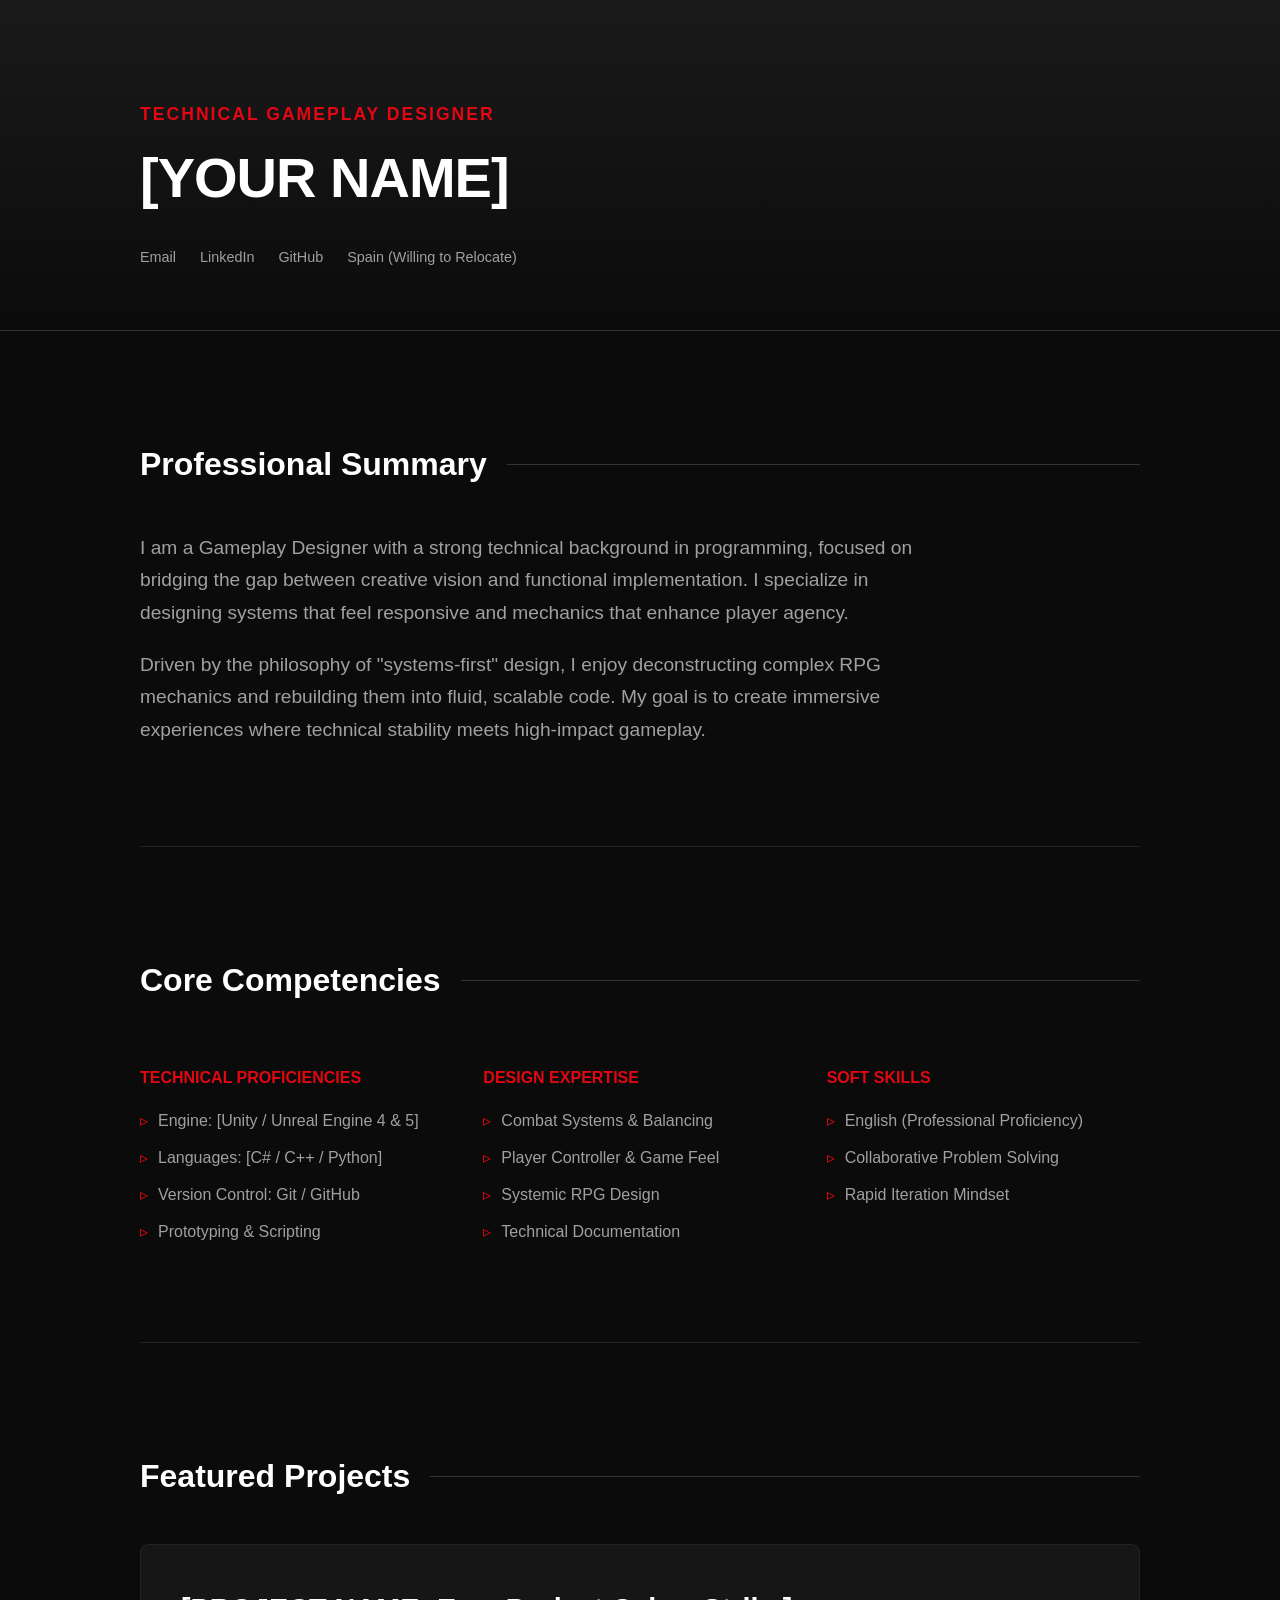
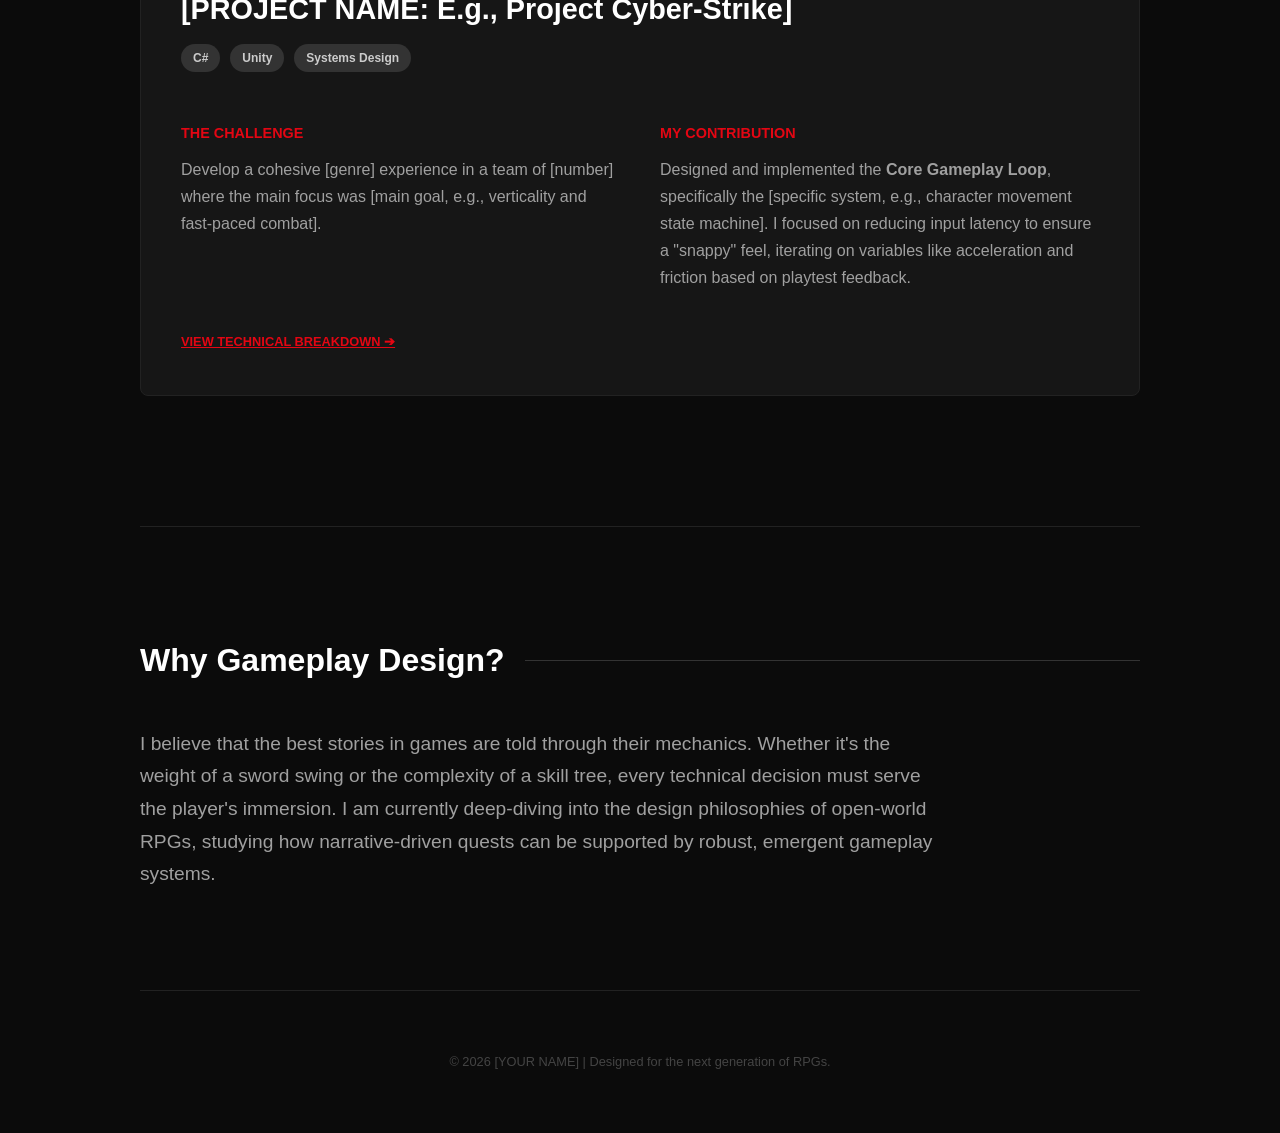
==== index.html @ a8591365 "Add initial portfolio HTML structure Initial commit of the portfolio HTML structure including styles" ====
<!DOCTYPE html>
<html lang="en">
<head>
    <meta charset="UTF-8">
    <meta name="viewport" content="width=device-width, initial-scale=1.0">
    <title>Portfolio | Technical Gameplay Designer</title>
    <style>
        :root {
            --bg-color: #0b0b0b;
            --card-bg: #161616;
            --primary-accent: #e30613; /* CDPR Red */
            --text-main: #f0f0f0;
            --text-dim: #a0a0a0;
            --white: #ffffff;
        }

        body {
            font-family: 'Inter', -apple-system, BlinkMacSystemFont, "Segoe UI", Roboto, Helvetica, Arial, sans-serif;
            background-color: var(--bg-color);
            color: var(--text-main);
            line-height: 1.7;
            margin: 0;
            padding: 0;
        }

        .container { max-width: 1000px; margin: 0 auto; padding: 0 2rem; }

        /* Header & Hero */
        header {
            padding: 100px 0 60px 0;
            border-bottom: 1px solid #333;
            background: linear-gradient(to bottom, #1a1a1a, var(--bg-color));
        }

        h1 { font-size: 3.5rem; margin: 0; letter-spacing: -1px; color: var(--white); }
        .tagline { color: var(--primary-accent); font-weight: 700; text-transform: uppercase; letter-spacing: 2px; font-size: 1.1rem; }
        .contacts { margin-top: 20px; font-size: 0.9rem; }
        .contacts a { color: var(--text-dim); text-decoration: none; margin-right: 20px; border-bottom: 1px solid transparent; transition: 0.3s; }
        .contacts a:hover { color: var(--primary-accent); border-bottom: 1px solid var(--primary-accent); }

        /* Section Styling */
        section { padding: 80px 0; border-bottom: 1px solid #222; }
        h2 { font-size: 2rem; margin-bottom: 40px; color: var(--white); display: flex; align-items: center; }
        h2::after { content: ""; flex: 1; height: 1px; background: #333; margin-left: 20px; }

        /* Bio */
        .bio-text { font-size: 1.2rem; color: var(--text-dim); max-width: 800px; }

        /* Grid for Skills */
        .skills-grid { display: grid; grid-template-columns: repeat(auto-fit, minmax(250px, 1fr)); gap: 30px; }
        .skill-category h3 { color: var(--primary-accent); font-size: 1rem; text-transform: uppercase; }
        .skill-list { list-style: none; padding: 0; color: var(--text-dim); }
        .skill-list li { margin-bottom: 10px; display: flex; align-items: center; }
        .skill-list li::before { content: "▹"; color: var(--primary-accent); margin-right: 10px; }

        /* Project Cards */
        .project-card {
            background: var(--card-bg);
            border-radius: 8px;
            padding: 40px;
            margin-bottom: 50px;
            border: 1px solid #222;
            transition: transform 0.3s ease;
        }
        .project-card:hover { transform: translateY(-5px); border-color: #444; }
        .project-header { display: flex; justify-content: space-between; align-items: flex-start; margin-bottom: 20px; }
        .project-title { font-size: 1.8rem; font-weight: 800; color: var(--white); margin: 0; }
        .tech-tags { display: flex; gap: 10px; margin-top: 10px; flex-wrap: wrap; }
        .tag { background: #333; color: #ccc; padding: 4px 12px; border-radius: 20px; font-size: 0.75rem; font-weight: 600; }

        .project-content { display: grid; grid-template-columns: 1fr 1fr; gap: 40px; margin-top: 30px; }
        .project-description h4 { color: var(--primary-accent); margin-bottom: 10px; font-size: 0.9rem; text-transform: uppercase; }
        .project-description p { font-size: 1rem; color: var(--text-dim); margin-top: 0; }

        @media (max-width: 768px) {
            .project-content { grid-template-columns: 1fr; }
            h1 { font-size: 2.5rem; }
        }

        footer { padding: 60px 0; text-align: center; color: #444; font-size: 0.8rem; }
    </style>
</head>
<body>

<header>
    <div class="container">
        <div class="tagline">Technical Gameplay Designer</div>
        <h1>[YOUR NAME]</h1>
        <div class="contacts">
            <a href="mailto:[YOUR_EMAIL]">Email</a>
            <a href="[LINKEDIN_URL]">LinkedIn</a>
            <a href="https://github.com/[YOUR_USER]">GitHub</a>
            <a href="#">Spain (Willing to Relocate)</a>
        </div>
    </div>
</header>

<div class="container">
    
    <section id="about">
        <h2>Professional Summary</h2>
        <div class="bio-text">
            <p>I am a Gameplay Designer with a strong technical background in programming, focused on bridging the gap between creative vision and functional implementation. I specialize in designing systems that feel responsive and mechanics that enhance player agency.</p>
            <p>Driven by the philosophy of "systems-first" design, I enjoy deconstructing complex RPG mechanics and rebuilding them into fluid, scalable code. My goal is to create immersive experiences where technical stability meets high-impact gameplay.</p>
        </div>
    </section>

    <section id="skills">
        <h2>Core Competencies</h2>
        <div class="skills-grid">
            <div class="skill-category">
                <h3>Technical Proficiencies</h3>
                <ul class="skill-list">
                    <li>Engine: [Unity / Unreal Engine 4 & 5]</li>
                    <li>Languages: [C# / C++ / Python]</li>
                    <li>Version Control: Git / GitHub</li>
                    <li>Prototyping & Scripting</li>
                </ul>
            </div>
            <div class="skill-category">
                <h3>Design Expertise</h3>
                <ul class="skill-list">
                    <li>Combat Systems & Balancing</li>
                    <li>Player Controller & Game Feel</li>
                    <li>Systemic RPG Design</li>
                    <li>Technical Documentation</li>
                </ul>
            </div>
            <div class="skill-category">
                <h3>Soft Skills</h3>
                <ul class="skill-list">
                    <li>English (Professional Proficiency)</li>
                    <li>Collaborative Problem Solving</li>
                    <li>Rapid Iteration Mindset</li>
                </ul>
            </div>
        </div>
    </section>

    <section id="projects">
        <h2>Featured Projects</h2>

        <div class="project-card">
            <div class="project-header">
                <div>
                    <h3 class="project-title">[PROJECT NAME: E.g., Project Cyber-Strike]</h3>
                    <div class="tech-tags">
                        <span class="tag">C#</span>
                        <span class="tag">Unity</span>
                        <span class="tag">Systems Design</span>
                    </div>
                </div>
            </div>
            
            <div class="project-content">
                <div class="project-description">
                    <h4>The Challenge</h4>
                    <p>Develop a cohesive [genre] experience in a team of [number] where the main focus was [main goal, e.g., verticality and fast-paced combat].</p>
                </div>
                <div class="project-description">
                    <h4>My Contribution</h4>
                    <p>Designed and implemented the <strong>Core Gameplay Loop</strong>, specifically the [specific system, e.g., character movement state machine]. I focused on reducing input latency to ensure a "snappy" feel, iterating on variables like acceleration and friction based on playtest feedback.</p>
                </div>
            </div>
            <div style="margin-top: 20px;">
                <a href="[VIDEO_OR_REPO_LINK]" style="color: var(--primary-accent); text-transform: uppercase; font-size: 0.8rem; font-weight: 700;">View Technical Breakdown ➔</a>
            </div>
        </div>
        </section>

    <section id="philosophy">
        <h2>Why Gameplay Design?</h2>
        <div class="bio-text">
            <p>I believe that the best stories in games are told through their mechanics. Whether it's the weight of a sword swing or the complexity of a skill tree, every technical decision must serve the player's immersion. I am currently deep-diving into the design philosophies of open-world RPGs, studying how narrative-driven quests can be supported by robust, emergent gameplay systems.</p>
        </div>
    </section>

    <footer>
        &copy; 2026 [YOUR NAME] | Designed for the next generation of RPGs.
    </footer>
</div>

</body>
</html>
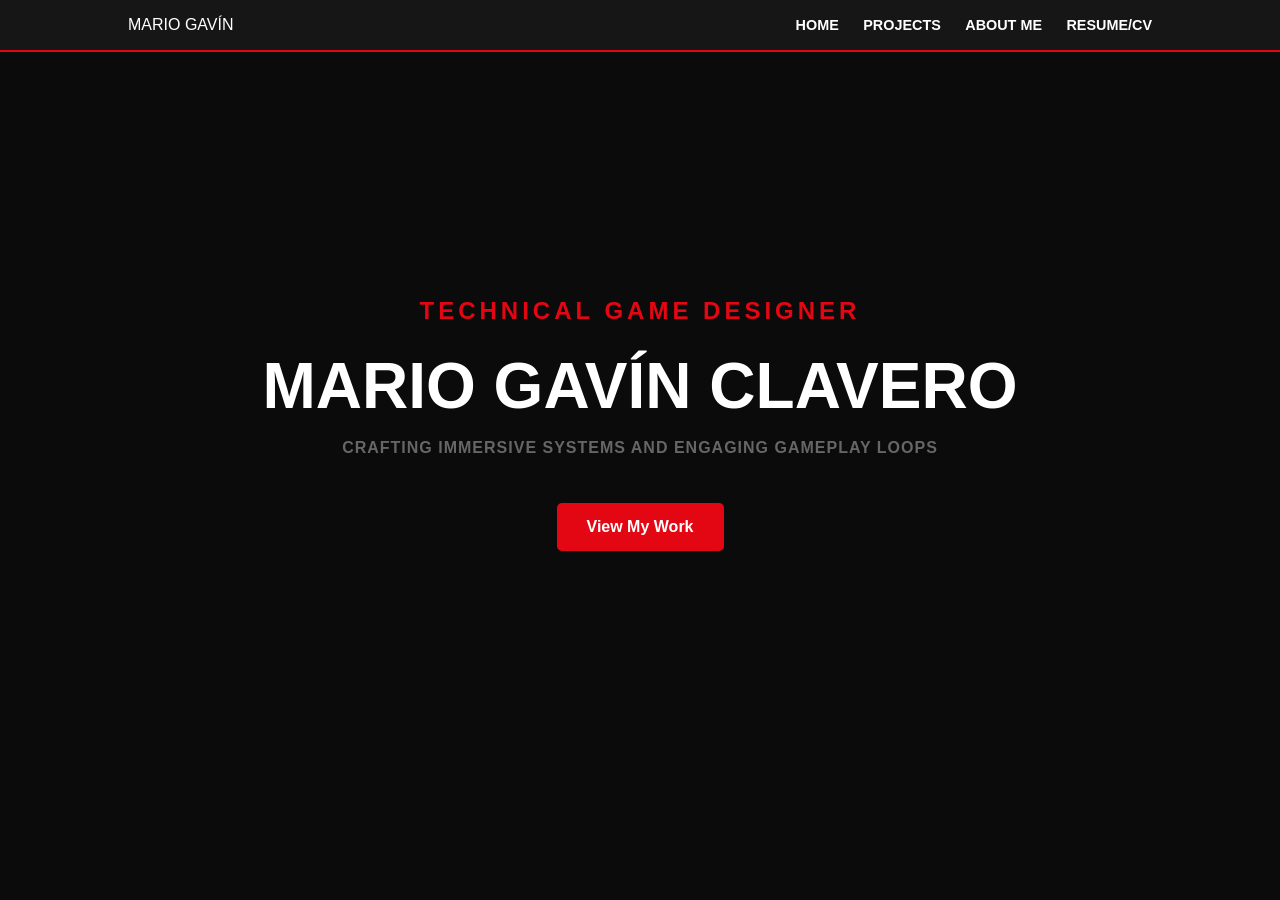
==== commit c576b846: "todo" ====
--- a/index.html
+++ b/index.html
@@ -2,183 +2,34 @@
 <html lang="en">
 <head>
     <meta charset="UTF-8">
-    <meta name="viewport" content="width=device-width, initial-scale=1.0">
-    <title>Portfolio | Technical Gameplay Designer</title>
-    <style>
-        :root {
-            --bg-color: #0b0b0b;
-            --card-bg: #161616;
-            --primary-accent: #e30613; /* CDPR Red */
-            --text-main: #f0f0f0;
-            --text-dim: #a0a0a0;
-            --white: #ffffff;
-        }
-
-        body {
-            font-family: 'Inter', -apple-system, BlinkMacSystemFont, "Segoe UI", Roboto, Helvetica, Arial, sans-serif;
-            background-color: var(--bg-color);
-            color: var(--text-main);
-            line-height: 1.7;
-            margin: 0;
-            padding: 0;
-        }
-
-        .container { max-width: 1000px; margin: 0 auto; padding: 0 2rem; }
-
-        /* Header & Hero */
-        header {
-            padding: 100px 0 60px 0;
-            border-bottom: 1px solid #333;
-            background: linear-gradient(to bottom, #1a1a1a, var(--bg-color));
-        }
-
-        h1 { font-size: 3.5rem; margin: 0; letter-spacing: -1px; color: var(--white); }
-        .tagline { color: var(--primary-accent); font-weight: 700; text-transform: uppercase; letter-spacing: 2px; font-size: 1.1rem; }
-        .contacts { margin-top: 20px; font-size: 0.9rem; }
-        .contacts a { color: var(--text-dim); text-decoration: none; margin-right: 20px; border-bottom: 1px solid transparent; transition: 0.3s; }
-        .contacts a:hover { color: var(--primary-accent); border-bottom: 1px solid var(--primary-accent); }
-
-        /* Section Styling */
-        section { padding: 80px 0; border-bottom: 1px solid #222; }
-        h2 { font-size: 2rem; margin-bottom: 40px; color: var(--white); display: flex; align-items: center; }
-        h2::after { content: ""; flex: 1; height: 1px; background: #333; margin-left: 20px; }
-
-        /* Bio */
-        .bio-text { font-size: 1.2rem; color: var(--text-dim); max-width: 800px; }
-
-        /* Grid for Skills */
-        .skills-grid { display: grid; grid-template-columns: repeat(auto-fit, minmax(250px, 1fr)); gap: 30px; }
-        .skill-category h3 { color: var(--primary-accent); font-size: 1rem; text-transform: uppercase; }
-        .skill-list { list-style: none; padding: 0; color: var(--text-dim); }
-        .skill-list li { margin-bottom: 10px; display: flex; align-items: center; }
-        .skill-list li::before { content: "▹"; color: var(--primary-accent); margin-right: 10px; }
-
-        /* Project Cards */
-        .project-card {
-            background: var(--card-bg);
-            border-radius: 8px;
-            padding: 40px;
-            margin-bottom: 50px;
-            border: 1px solid #222;
-            transition: transform 0.3s ease;
-        }
-        .project-card:hover { transform: translateY(-5px); border-color: #444; }
-        .project-header { display: flex; justify-content: space-between; align-items: flex-start; margin-bottom: 20px; }
-        .project-title { font-size: 1.8rem; font-weight: 800; color: var(--white); margin: 0; }
-        .tech-tags { display: flex; gap: 10px; margin-top: 10px; flex-wrap: wrap; }
-        .tag { background: #333; color: #ccc; padding: 4px 12px; border-radius: 20px; font-size: 0.75rem; font-weight: 600; }
-
-        .project-content { display: grid; grid-template-columns: 1fr 1fr; gap: 40px; margin-top: 30px; }
-        .project-description h4 { color: var(--primary-accent); margin-bottom: 10px; font-size: 0.9rem; text-transform: uppercase; }
-        .project-description p { font-size: 1rem; color: var(--text-dim); margin-top: 0; }
-
-        @media (max-width: 768px) {
-            .project-content { grid-template-columns: 1fr; }
-            h1 { font-size: 2.5rem; }
-        }
-
-        footer { padding: 60px 0; text-align: center; color: #444; font-size: 0.8rem; }
+    <title>Mario Gavín Clavero | Game Designer</title>
+    <link rel="stylesheet" href="style.css"> <style>
+        /* Estilo rápido integrado para no liarte con más archivos */
+        body { background: #0b0b0b; color: #fff; font-family: 'Inter', sans-serif; margin: 0; }
+        nav { background: #161616; padding: 1rem 10%; display: flex; justify-content: space-between; border-bottom: 2px solid #e30613; }
+        nav a { color: #fff; text-decoration: none; font-weight: bold; margin-left: 20px; text-transform: uppercase; font-size: 0.9rem; }
+        nav a:hover { color: #e30613; }
+        .hero { height: 80vh; display: flex; flex-direction: column; justify-content: center; align-items: center; text-align: center; }
+        .hero h1 { font-size: 4rem; margin: 0; }
+        .hero p { font-size: 1.5rem; color: #e30613; font-weight: bold; text-transform: uppercase; letter-spacing: 4px; }
+        .cta-btn { margin-top: 30px; padding: 15px 30px; background: #e30613; color: #fff; text-decoration: none; font-weight: bold; border-radius: 5px; }
     </style>
 </head>
 <body>
-
-<header>
-    <div class="container">
-        <div class="tagline">Technical Gameplay Designer</div>
-        <h1>[YOUR NAME]</h1>
-        <div class="contacts">
-            <a href="mailto:[YOUR_EMAIL]">Email</a>
-            <a href="[LINKEDIN_URL]">LinkedIn</a>
-            <a href="https://github.com/[YOUR_USER]">GitHub</a>
-            <a href="#">Spain (Willing to Relocate)</a>
+    <nav>
+        <div class="logo">MARIO GAVÍN</div>
+        <div>
+            <a href="index.html">Home</a>
+            <a href="projects.html">Projects</a>
+            <a href="about.html">About Me</a>
+            <a href="cv.html">Resume/CV</a>
         </div>
+    </nav>
+    <div class="hero">
+        <p>Technical Game Designer</p>
+        <h1>MARIO GAVÍN CLAVERO</h1>
+        <p style="color: #666; font-size: 1rem; letter-spacing: 1px;">Crafting immersive systems and engaging gameplay loops</p>
+        <a href="projects.html" class="cta-btn">View My Work</a>
     </div>
-</header>
-
-<div class="container">
-    
-    <section id="about">
-        <h2>Professional Summary</h2>
-        <div class="bio-text">
-            <p>I am a Gameplay Designer with a strong technical background in programming, focused on bridging the gap between creative vision and functional implementation. I specialize in designing systems that feel responsive and mechanics that enhance player agency.</p>
-            <p>Driven by the philosophy of "systems-first" design, I enjoy deconstructing complex RPG mechanics and rebuilding them into fluid, scalable code. My goal is to create immersive experiences where technical stability meets high-impact gameplay.</p>
-        </div>
-    </section>
-
-    <section id="skills">
-        <h2>Core Competencies</h2>
-        <div class="skills-grid">
-            <div class="skill-category">
-                <h3>Technical Proficiencies</h3>
-                <ul class="skill-list">
-                    <li>Engine: [Unity / Unreal Engine 4 & 5]</li>
-                    <li>Languages: [C# / C++ / Python]</li>
-                    <li>Version Control: Git / GitHub</li>
-                    <li>Prototyping & Scripting</li>
-                </ul>
-            </div>
-            <div class="skill-category">
-                <h3>Design Expertise</h3>
-                <ul class="skill-list">
-                    <li>Combat Systems & Balancing</li>
-                    <li>Player Controller & Game Feel</li>
-                    <li>Systemic RPG Design</li>
-                    <li>Technical Documentation</li>
-                </ul>
-            </div>
-            <div class="skill-category">
-                <h3>Soft Skills</h3>
-                <ul class="skill-list">
-                    <li>English (Professional Proficiency)</li>
-                    <li>Collaborative Problem Solving</li>
-                    <li>Rapid Iteration Mindset</li>
-                </ul>
-            </div>
-        </div>
-    </section>
-
-    <section id="projects">
-        <h2>Featured Projects</h2>
-
-        <div class="project-card">
-            <div class="project-header">
-                <div>
-                    <h3 class="project-title">[PROJECT NAME: E.g., Project Cyber-Strike]</h3>
-                    <div class="tech-tags">
-                        <span class="tag">C#</span>
-                        <span class="tag">Unity</span>
-                        <span class="tag">Systems Design</span>
-                    </div>
-                </div>
-            </div>
-            
-            <div class="project-content">
-                <div class="project-description">
-                    <h4>The Challenge</h4>
-                    <p>Develop a cohesive [genre] experience in a team of [number] where the main focus was [main goal, e.g., verticality and fast-paced combat].</p>
-                </div>
-                <div class="project-description">
-                    <h4>My Contribution</h4>
-                    <p>Designed and implemented the <strong>Core Gameplay Loop</strong>, specifically the [specific system, e.g., character movement state machine]. I focused on reducing input latency to ensure a "snappy" feel, iterating on variables like acceleration and friction based on playtest feedback.</p>
-                </div>
-            </div>
-            <div style="margin-top: 20px;">
-                <a href="[VIDEO_OR_REPO_LINK]" style="color: var(--primary-accent); text-transform: uppercase; font-size: 0.8rem; font-weight: 700;">View Technical Breakdown ➔</a>
-            </div>
-        </div>
-        </section>
-
-    <section id="philosophy">
-        <h2>Why Gameplay Design?</h2>
-        <div class="bio-text">
-            <p>I believe that the best stories in games are told through their mechanics. Whether it's the weight of a sword swing or the complexity of a skill tree, every technical decision must serve the player's immersion. I am currently deep-diving into the design philosophies of open-world RPGs, studying how narrative-driven quests can be supported by robust, emergent gameplay systems.</p>
-        </div>
-    </section>
-
-    <footer>
-        &copy; 2026 [YOUR NAME] | Designed for the next generation of RPGs.
-    </footer>
-</div>
-
 </body>
-</html>
+</html>
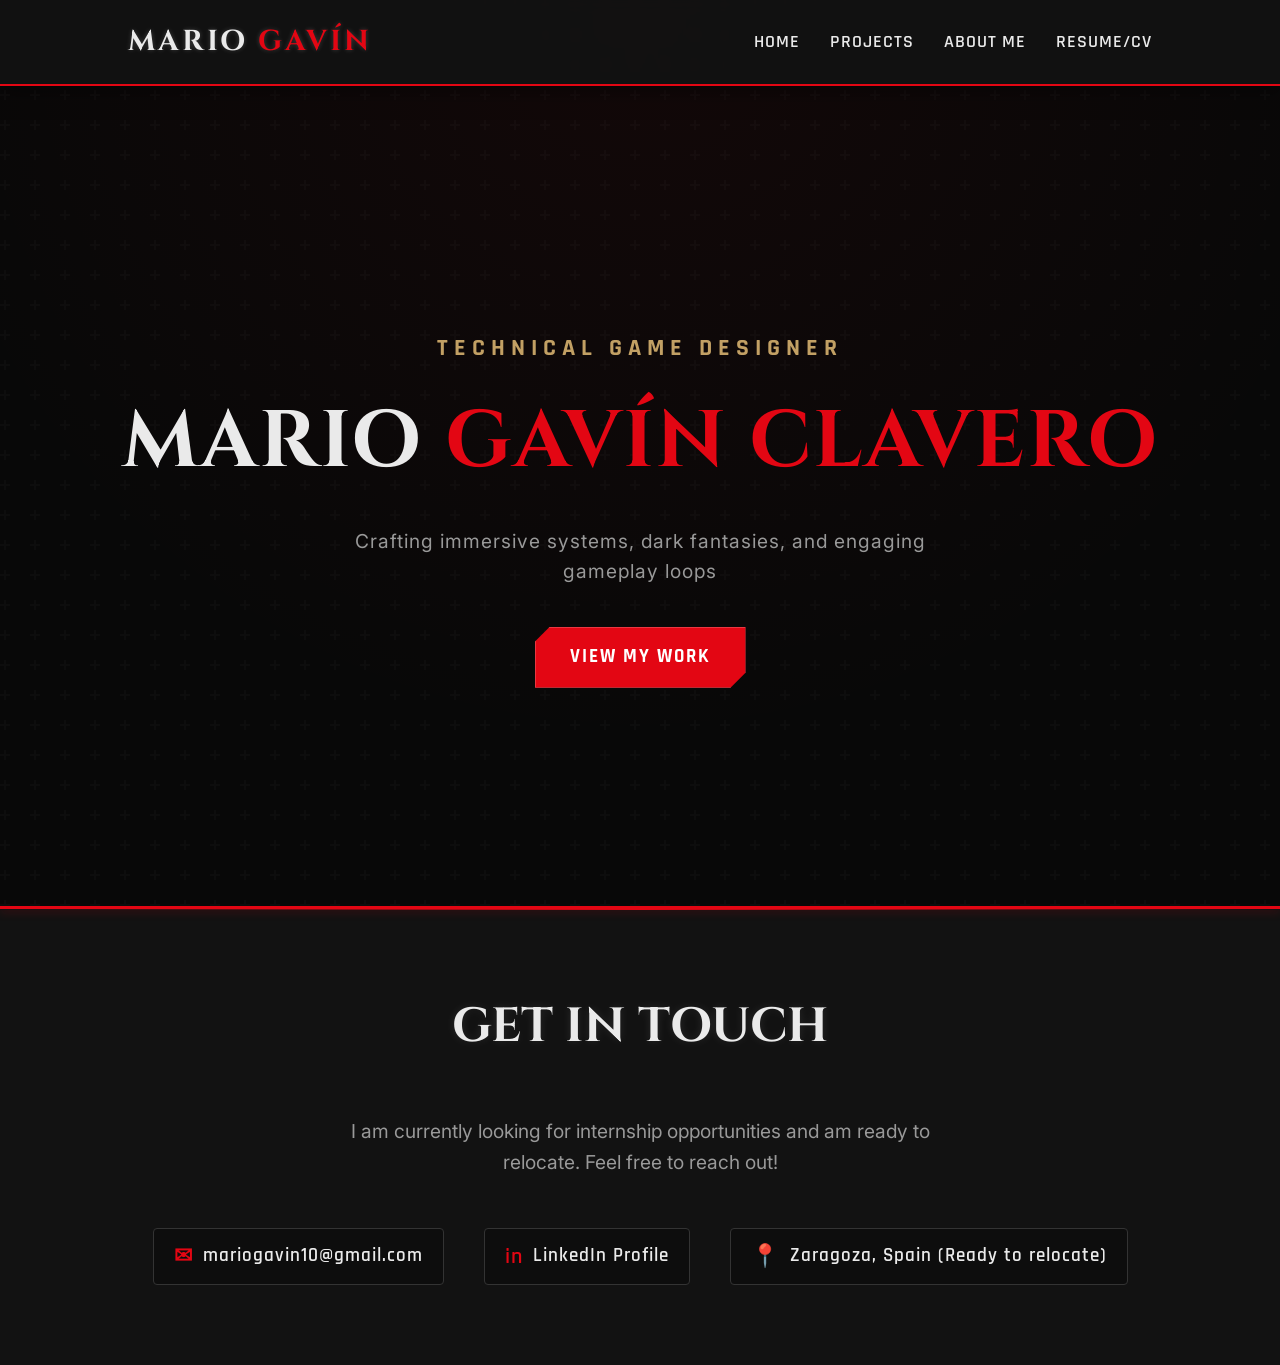
==== commit d68bdcee: "changed the style" ====
--- a/index.html
+++ b/index.html
@@ -2,34 +2,43 @@
 <html lang="en">
 <head>
     <meta charset="UTF-8">
+    <meta name="viewport" content="width=device-width, initial-scale=1">
     <title>Mario Gavín Clavero | Game Designer</title>
-    <link rel="stylesheet" href="style.css"> <style>
-        /* Estilo rápido integrado para no liarte con más archivos */
-        body { background: #0b0b0b; color: #fff; font-family: 'Inter', sans-serif; margin: 0; }
-        nav { background: #161616; padding: 1rem 10%; display: flex; justify-content: space-between; border-bottom: 2px solid #e30613; }
-        nav a { color: #fff; text-decoration: none; font-weight: bold; margin-left: 20px; text-transform: uppercase; font-size: 0.9rem; }
-        nav a:hover { color: #e30613; }
-        .hero { height: 80vh; display: flex; flex-direction: column; justify-content: center; align-items: center; text-align: center; }
-        .hero h1 { font-size: 4rem; margin: 0; }
-        .hero p { font-size: 1.5rem; color: #e30613; font-weight: bold; text-transform: uppercase; letter-spacing: 4px; }
-        .cta-btn { margin-top: 30px; padding: 15px 30px; background: #e30613; color: #fff; text-decoration: none; font-weight: bold; border-radius: 5px; }
-    </style>
+    <link rel="stylesheet" href="style.css">
 </head>
 <body>
     <nav>
-        <div class="logo">MARIO GAVÍN</div>
-        <div>
+        <div class="logo">MARIO <span>GAVÍN</span></div>
+        <div class="nav-links">
             <a href="index.html">Home</a>
             <a href="projects.html">Projects</a>
             <a href="about.html">About Me</a>
-            <a href="cv.html">Resume/CV</a>
+            <a href="Resources/MARIO_GAVIN_CLAVERO_CV.pdf.png" target="_blank">Resume/CV</a>
         </div>
     </nav>
+
     <div class="hero">
-        <p>Technical Game Designer</p>
-        <h1>MARIO GAVÍN CLAVERO</h1>
-        <p style="color: #666; font-size: 1rem; letter-spacing: 1px;">Crafting immersive systems and engaging gameplay loops</p>
-        <a href="projects.html" class="cta-btn">View My Work</a>
+        <p class="subtitle">Technical Game Designer</p>
+        <h1>MARIO <span class="last-name">GAVÍN CLAVERO</span></h1>
+        <p class="desc">Crafting immersive systems, dark fantasies, and engaging gameplay loops</p>
+        <a href="projects.html" class="btn">View My Work</a>
     </div>
+
+    <section id="contact" class="contact-footer">
+        <h2>GET IN TOUCH</h2>
+        <p>I am currently looking for internship opportunities and am ready to relocate. Feel free to reach out!</p>
+        
+        <div class="contact-links">
+            <a href="mailto:mariogavin10@gmail.com" class="contact-item">
+                <span class="icon">✉</span> mariogavin10@gmail.com
+            </a>
+            <a href="https://www.linkedin.com/in/mario-gav%C3%ADn-180b50404/" target="_blank" rel="noopener noreferrer" class="contact-item">
+                <span class="icon">in</span> LinkedIn Profile
+            </a>
+            <span class="contact-item">
+                <span class="icon">📍</span> Zaragoza, Spain (Ready to relocate)
+            </span>
+        </div>
+    </section>
 </body>
 </html>
--- a/style.css
+++ b/style.css
@@ -0,0 +1,451 @@
+@import url('https://fonts.googleapis.com/css2?family=Cinzel:wght@400;700&family=Rajdhani:wght@400;600;700&family=Inter:wght@300;400;700&display=swap');
+
+:root {
+    --bg-color: #080808;
+    --surface-color: #121212;
+    --surface-light: #1e1e1e;
+    --accent-red: #e30613; /* CDPR iconic red */
+    --accent-gold: #c2a064; /* Witcher elegant touch */
+    --text-main: #eaeaea;
+    --text-muted: #999;
+    --font-heading: 'Cinzel', serif; /* Dark fantasy / Witcher elegance */
+    --font-body: 'Inter', sans-serif;
+    --font-tech: 'Rajdhani', sans-serif; /* Cyberpunk / Tech feel */
+}
+
+* {
+    box-sizing: border-box;
+}
+
+body {
+    background-color: var(--bg-color);
+    color: var(--text-main);
+    font-family: var(--font-body);
+    margin: 0;
+    line-height: 1.6;
+    background-image: radial-gradient(circle at 50% 0%, rgba(227, 6, 19, 0.05) 0%, transparent 50%),
+                      url("data:image/svg+xml,%3Csvg width='60' height='60' viewBox='0 0 60 60' xmlns='http://www.w3.org/2000/svg'%3E%3Cg fill='none' fill-rule='evenodd'%3E%3Cg fill='%23ffffff' fill-opacity='0.02'%3E%3Cpath d='M36 34v-4h-2v4h-4v2h4v4h2v-4h4v-2h-4zm0-30V0h-2v4h-4v2h4v4h2V6h4V4h-4zM6 34v-4H4v4H0v2h4v4h2v-4h4v-2H6zM6 4V0H4v4H0v2h4v4h2V6h4V4H6z'/%3E%3C/g%3E%3C/g%3E%3C/svg%3E");
+    /* The SVG adds a subtle tech grid, while the radial gradient adds a menacing red glow */
+}
+
+/* --- TYPOGRAPHY --- */
+h1, h2, h3, .logo {
+    font-family: var(--font-heading);
+    text-transform: uppercase;
+    font-weight: 700;
+}
+
+h1 {
+    color: var(--accent-red);
+    font-size: 3.5rem;
+    margin-bottom: 15px;
+    letter-spacing: 2px;
+    text-shadow: 2px 2px 10px rgba(227, 6, 19, 0.3);
+}
+
+h2 {
+    color: var(--accent-gold);
+    font-size: 2.2rem;
+    border-bottom: 1px solid rgba(194, 160, 100, 0.3);
+    padding-bottom: 10px;
+    margin-top: 50px;
+}
+
+p {
+    font-size: 1.05rem;
+    color: var(--text-main);
+}
+
+a {
+    color: var(--accent-red);
+    transition: all 0.3s ease;
+}
+
+a:hover {
+    color: var(--accent-gold);
+}
+
+/* --- NAVIGATION --- */
+nav {
+    background-color: rgba(18, 18, 18, 0.95);
+    backdrop-filter: blur(5px);
+    padding: 1.2rem 10%;
+    display: flex;
+    justify-content: space-between;
+    align-items: center;
+    border-bottom: 2px solid var(--accent-red);
+    position: sticky;
+    top: 0;
+    z-index: 100;
+    box-shadow: 0 4px 20px rgba(0, 0, 0, 0.5);
+}
+
+.logo {
+    font-size: 1.8rem;
+    color: var(--text-main);
+    letter-spacing: 3px;
+    text-shadow: 0 0 5px rgba(255,255,255,0.2);
+}
+
+.logo span {
+    color: var(--accent-red);
+}
+
+nav div.nav-links {
+    display: flex;
+    gap: 30px;
+}
+
+nav a {
+    color: var(--text-main);
+    text-decoration: none;
+    font-family: var(--font-tech);
+    text-transform: uppercase;
+    font-size: 1.1rem;
+    font-weight: 600;
+    letter-spacing: 1px;
+    position: relative;
+}
+
+nav a::after {
+    content: '';
+    position: absolute;
+    width: 0;
+    height: 2px;
+    bottom: -5px;
+    left: 0;
+    background-color: var(--accent-red);
+    transition: width 0.3s ease;
+}
+
+nav a:hover::after {
+    width: 100%;
+}
+
+nav a:hover {
+    color: var(--accent-red);
+    text-shadow: 0 0 8px rgba(227, 6, 19, 0.6);
+}
+
+/* --- LAYOUT & CONTAINERS --- */
+.container {
+    max-width: 1000px;
+    margin: 0 auto;
+    padding: 60px 20px;
+}
+
+/* --- HERO SECTION (index.html) --- */
+.hero {
+    height: calc(100vh - 80px);
+    display: flex;
+    flex-direction: column;
+    justify-content: center;
+    align-items: center;
+    text-align: center;
+    position: relative;
+    overflow: hidden;
+}
+
+.hero p.subtitle {
+    font-family: var(--font-tech);
+    font-size: 1.5rem;
+    color: var(--accent-gold);
+    font-weight: 700;
+    letter-spacing: 6px;
+    text-transform: uppercase;
+    margin-bottom: 10px;
+}
+
+.hero h1 {
+    font-size: 5rem;
+    margin: 0;
+    color: var(--text-main);
+    text-shadow: none;
+    position: relative;
+}
+
+.hero h1 .last-name {
+    color: var(--accent-red);
+}
+
+.hero p.desc {
+    color: var(--text-muted);
+    font-size: 1.2rem;
+    letter-spacing: 1px;
+    max-width: 600px;
+    margin: 20px auto 40px;
+}
+
+/* --- BUTTONS --- */
+.btn, .cta-btn {
+    display: inline-block;
+    padding: 15px 35px;
+    background: var(--accent-red);
+    color: #fff;
+    text-decoration: none;
+    font-family: var(--font-tech);
+    font-size: 1.2rem;
+    font-weight: 700;
+    text-transform: uppercase;
+    letter-spacing: 2px;
+    position: relative;
+    border: none;
+    cursor: pointer;
+    clip-path: polygon(15px 0, 100% 0, 100% calc(100% - 15px), calc(100% - 15px) 100%, 0 100%, 0 15px); /* Cyberpunk cut corners */
+    transition: all 0.3s ease;
+    box-shadow: inset 0 0 0 1px rgba(255,255,255,0.2);
+}
+
+.btn:hover, .cta-btn:hover {
+    background: var(--accent-gold);
+    color: #000;
+    box-shadow: 0 0 20px rgba(194, 160, 100, 0.6);
+    transform: translateY(-2px);
+}
+
+/* --- PROJECT CARDS --- */
+.project-card {
+    background: var(--surface-color);
+    margin-bottom: 60px;
+    border-radius: 4px;
+    overflow: hidden;
+    border: 1px solid #333;
+    display: flex;
+    flex-direction: column;
+    transition: transform 0.3s ease, box-shadow 0.3s ease;
+    position: relative;
+}
+
+.project-card::before {
+    content: '';
+    position: absolute;
+    top: 0; left: 0;
+    width: 4px;
+    height: 100%;
+    background: var(--accent-red);
+}
+
+.project-card:hover {
+    transform: translateY(-5px);
+    box-shadow: 0 10px 30px rgba(0,0,0,0.8), 0 0 15px rgba(227, 6, 19, 0.2);
+    border-color: var(--accent-red);
+}
+
+.project-image {
+    width: 100%;
+    height: 350px;
+    object-fit: cover;
+    border-bottom: 2px solid #333;
+    filter: brightness(0.8) contrast(1.1);
+    transition: filter 0.3s ease;
+}
+
+.project-card:hover .project-image {
+    filter: brightness(1) contrast(1);
+}
+
+.project-info {
+    padding: 40px;
+}
+
+.tag {
+    background: transparent;
+    border: 1px solid var(--accent-gold);
+    color: var(--accent-gold);
+    padding: 6px 12px;
+    font-family: var(--font-tech);
+    font-size: 0.9rem;
+    font-weight: 700;
+    letter-spacing: 1px;
+    border-radius: 2px;
+    display: inline-block;
+    margin-bottom: 15px;
+}
+
+.project-info h2 {
+    margin: 0 0 15px 0;
+    border: none;
+    font-size: 2.5rem;
+    color: var(--text-main);
+}
+
+.btn-more {
+    color: var(--accent-red);
+    font-family: var(--font-tech);
+    font-weight: 700;
+    text-decoration: none;
+    font-size: 1.1rem;
+    display: inline-flex;
+    align-items: center;
+    margin-top: 20px;
+    text-transform: uppercase;
+    letter-spacing: 1px;
+}
+
+.btn-more:hover {
+    color: var(--accent-gold);
+}
+
+/* --- DETAILS PAGES --- */
+.role-tag {
+    color: var(--accent-gold);
+    font-family: var(--font-tech);
+    font-weight: bold;
+    font-size: 1.3rem;
+    text-transform: uppercase;
+    letter-spacing: 2px;
+    display: block;
+    margin-bottom: 40px;
+}
+
+.highlight {
+    background: var(--surface-color);
+    padding: 25px;
+    border-left: 4px solid var(--accent-red);
+    margin: 30px 0;
+    font-style: italic;
+    color: var(--text-main);
+    font-size: 1.1rem;
+    box-shadow: inset 0 0 20px rgba(0,0,0,0.5);
+}
+
+ul {
+    padding-left: 20px;
+    margin-bottom: 30px;
+}
+
+li {
+    margin-bottom: 15px;
+    color: var(--text-muted);
+}
+
+li strong {
+    color: var(--text-main);
+    font-family: var(--font-tech);
+    font-size: 1.1rem;
+    letter-spacing: 0.5px;
+}
+
+/* Media Containers */
+.media-container video, .media-container img {
+    box-shadow: 0 10px 30px rgba(0,0,0,0.8);
+    border: 1px solid #333;
+}
+
+/* Economy Table (Nekosmic) */
+.table-container {
+    background: var(--surface-color);
+    border: 1px solid #333;
+    padding: 25px;
+    border-radius: 4px;
+    margin: 40px 0;
+    box-shadow: 0 5px 15px rgba(0,0,0,0.5);
+}
+
+.economy-table {
+    width: 100%;
+    border-collapse: collapse;
+    font-size: 1rem;
+    color: var(--text-muted);
+}
+
+.economy-table thead th {
+    text-align: left;
+    padding: 15px;
+    border-bottom: 2px solid var(--accent-red);
+    color: var(--text-main);
+    font-family: var(--font-tech);
+    text-transform: uppercase;
+    letter-spacing: 1px;
+    background: rgba(0,0,0,0.3);
+}
+
+.economy-table tbody td {
+    padding: 15px;
+    border-bottom: 1px solid #222;
+}
+
+.economy-table tbody tr:hover td {
+    background: rgba(227, 6, 19, 0.05);
+    color: var(--text-main);
+}
+
+/* --- FOOTER / CONTACT --- */
+.contact-footer {
+    background: var(--surface-color);
+    padding: 80px 10%;
+    border-top: 3px solid var(--accent-red);
+    text-align: center;
+    position: relative;
+    overflow: hidden;
+}
+
+.contact-footer::before {
+    content: '';
+    position: absolute;
+    top: 0; left: 0; right: 0;
+    height: 1px;
+    background: linear-gradient(90deg, transparent, var(--accent-red), transparent);
+    box-shadow: 0 0 10px var(--accent-red);
+}
+
+.contact-footer h2 {
+    color: var(--text-main);
+    margin-top: 0;
+    border: none;
+    font-size: 3rem;
+    text-shadow: 0 0 10px rgba(255,255,255,0.1);
+}
+
+.contact-footer > p {
+    color: var(--text-muted);
+    font-size: 1.2rem;
+    margin-bottom: 50px;
+    max-width: 600px;
+    margin-left: auto;
+    margin-right: auto;
+}
+
+.contact-links {
+    display: flex;
+    justify-content: center;
+    gap: 40px;
+    flex-wrap: wrap;
+}
+
+.contact-item {
+    display: flex;
+    align-items: center;
+    gap: 10px;
+    color: var(--text-main);
+    text-decoration: none;
+    font-family: var(--font-tech);
+    font-weight: 600;
+    font-size: 1.2rem;
+    letter-spacing: 1px;
+    padding: 10px 20px;
+    background: rgba(0,0,0,0.3);
+    border: 1px solid #333;
+    border-radius: 4px;
+    transition: all 0.3s ease;
+}
+
+.contact-item:hover {
+    border-color: var(--accent-red);
+    box-shadow: 0 0 15px rgba(227, 6, 19, 0.2);
+    transform: translateY(-3px);
+    color: var(--accent-gold);
+}
+
+.contact-item .icon {
+    color: var(--accent-red);
+    font-size: 1.4rem;
+}
+
+@media (max-width: 768px) {
+    .hero h1 { font-size: 3rem; }
+    nav { flex-direction: column; gap: 15px; }
+    nav div.nav-links { flex-wrap: wrap; justify-content: center; }
+    .contact-links { flex-direction: column; align-items: center; }
+    .project-image { height: 250px; }
+}
